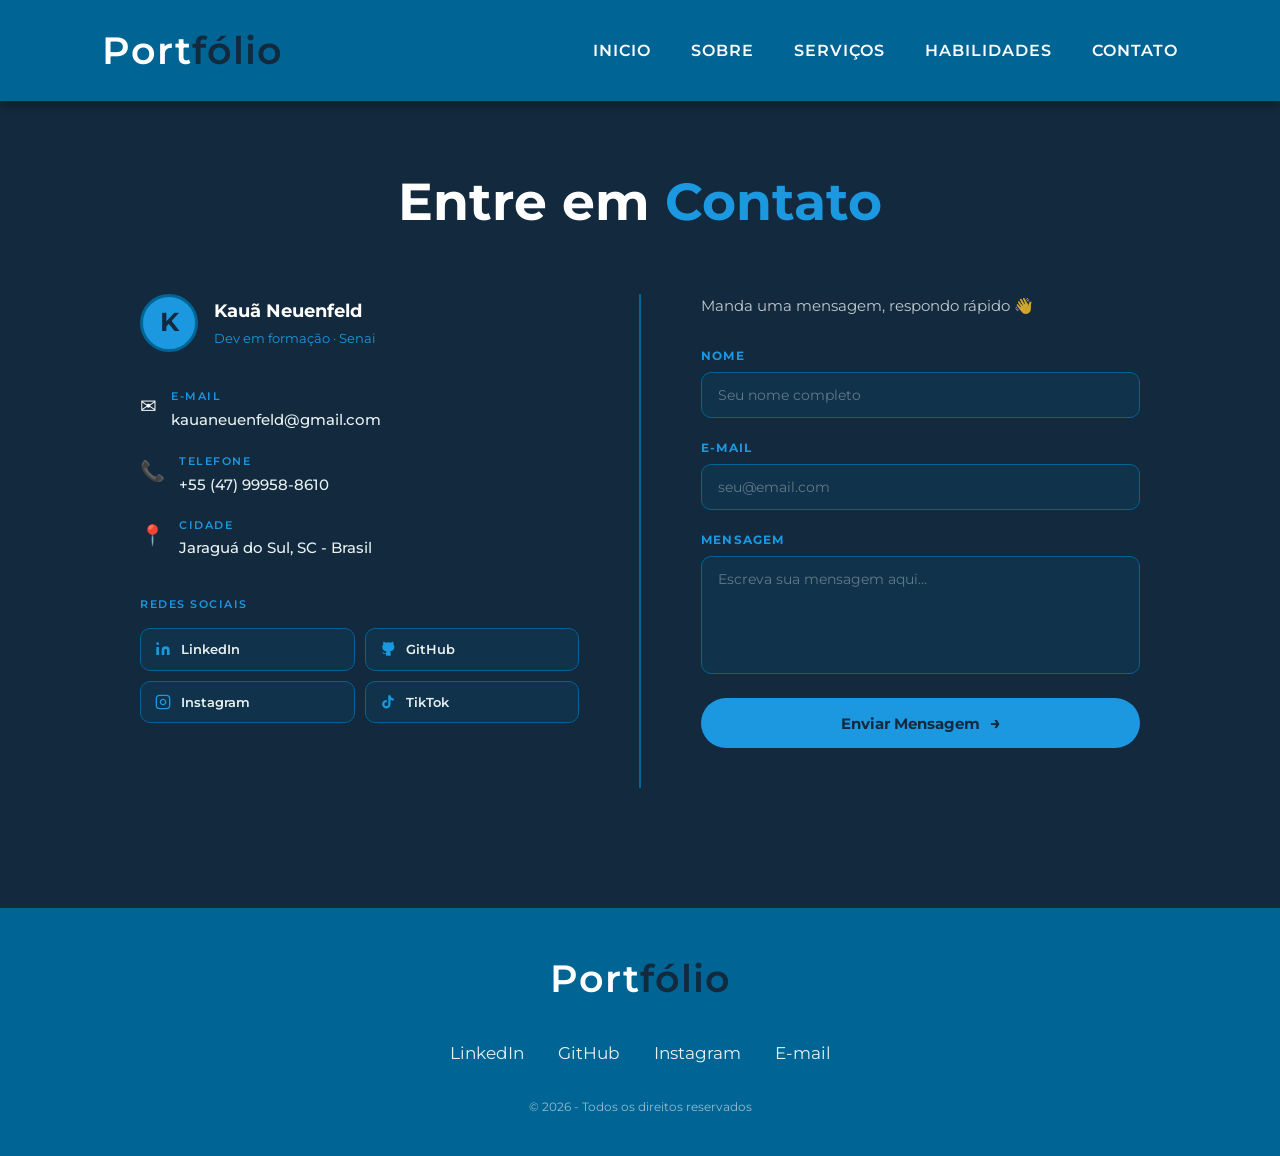
==== ContatoIndex.html @ eb83b1b0 "MeuPortfolio" ====
<!doctype html>
<html lang="en">
  <head>
    <meta charset="UTF-8" />
    <meta name="viewport" content="width=device-width, initial-scale=1.0" />
    <title>Kauã | Portfólio</title>
    <link rel="stylesheet" href="css/StyleContato.css" />
    <link rel="stylesheet" href="css/responsivo.css" />
    <link rel="preconnect" href="https://fonts.googleapis.com" />
    <link rel="preconnect" href="https://fonts.gstatic.com" crossorigin />
    <link
      href="https://fonts.googleapis.com/css2?family=Montserrat:ital,wght@0,100..900;1,100..900&display=swap"
      rel="stylesheet"
    />
  </head>
  <body>
    <header>
      <div class="logotipo">Port<span>fólio</span></div>
      <nav>
        <ul>
          <li><a href="PortfolioIndex.html">Inicio</a></li>
          <li><a href="SobreIndex.html">Sobre</a></li>
          <li><a href="ServicoIndex.html">Serviços</a></li>
          <li><a href="HabilidadesIndex.html">Habilidades</a></li>
          <li><a href="ContatoIndex.html">Contato</a></li>
        </ul>
      </nav>
    </header>

    <main class="secao-contato">
      <h1 class="titulo-contato">Entre em <span>Contato</span></h1>

      <div class="contato-wrapper">
        <div class="contato-info">
          <div class="perfil-bloco">
            <div class="perfil-avatar">K</div>
            <div>
              <p class="perfil-nome">Kauã Neuenfeld</p>
              <p class="perfil-cargo">Dev em formação · Senai</p>
            </div>
          </div>

          <div class="info-lista">
            <div class="info-item">
              <span class="info-icone">✉</span>
              <div>
                <p class="info-label">E-mail</p>
                <a href="mailto:kauaneuenfeld@gmail.com" class="info-valor"
                  >kauaneuenfeld@gmail.com</a
                >
              </div>
            </div>
            <div class="info-item">
              <span class="info-icone">📞</span>
              <div>
                <p class="info-label">Telefone</p>
                <p class="info-valor">+55 (47) 99958-8610</p>
              </div>
            </div>
            <div class="info-item">
              <span class="info-icone">📍</span>
              <div>
                <p class="info-label">Cidade</p>
                <p class="info-valor">Jaraguá do Sul, SC - Brasil</p>
              </div>
            </div>
          </div>

          <div class="redes-bloco">
            <p class="redes-titulo">Redes Sociais</p>
            <div class="redes-grid">
              <a
                href="https://www.linkedin.com/in/kaua-miguel-neuenfeld-5646b4405/"
                target="_blank"
                class="rede-card"
              >
                <svg viewBox="0 0 24 24" fill="currentColor">
                  <path
                    d="M16 8a6 6 0 0 1 6 6v7h-4v-7a2 2 0 0 0-2-2 2 2 0 0 0-2 2v7h-4v-7a6 6 0 0 1 6-6z"
                  />
                  <rect x="2" y="9" width="4" height="12" />
                  <circle cx="4" cy="4" r="2" />
                </svg>
                <span>LinkedIn</span>
              </a>
              <a
                href="https://github.com/kauaneuenfeld"
                target="_blank"
                class="rede-card"
              >
                <svg viewBox="0 0 24 24" fill="currentColor">
                  <path
                    d="M9 19c-5 1.5-5-2.5-7-3m14 6v-3.87a3.37 3.37 0 0 0-.94-2.61c3.14-.35 6.44-1.54 6.44-7A5.44 5.44 0 0 0 20 4.77 5.07 5.07 0 0 0 19.91 1S18.73.65 16 2.48a13.38 13.38 0 0 0-7 0C6.27.65 5.09 1 5.09 1A5.07 5.07 0 0 0 5 4.77a5.44 5.44 0 0 0-1.5 3.78c0 5.42 3.3 6.61 6.44 7A3.37 3.37 0 0 0 9 18.13V22"
                  />
                </svg>
                <span>GitHub</span>
              </a>
              <a
                href="https://www.instagram.com/kauaneuenfeld/"
                target="_blank"
                class="rede-card"
              >
                <svg
                  viewBox="0 0 24 24"
                  fill="none"
                  stroke="currentColor"
                  stroke-width="2"
                >
                  <rect x="2" y="2" width="20" height="20" rx="5" ry="5" />
                  <path d="M16 11.37A4 4 0 1 1 12.63 8 4 4 0 0 1 16 11.37z" />
                  <line x1="17.5" y1="6.5" x2="17.51" y2="6.5" />
                </svg>
                <span>Instagram</span>
              </a>
              <a
                href="https://www.tiktok.com/@cenoouraa"
                target="_blank"
                class="rede-card"
              >
                <svg viewBox="0 0 24 24" fill="currentColor">
                  <path
                    d="M19.59 6.69a4.83 4.83 0 0 1-3.77-4.25V2h-3.45v13.67a2.89 2.89 0 0 1-2.88 2.5 2.89 2.89 0 0 1-2.89-2.89 2.89 2.89 0 0 1 2.89-2.89c.28 0 .54.04.79.1V9.01a6.33 6.33 0 0 0-.79-.05 6.34 6.34 0 0 0-6.34 6.34 6.34 6.34 0 0 0 6.34 6.34 6.34 6.34 0 0 0 6.33-6.34V8.69a8.18 8.18 0 0 0 4.78 1.52V6.75a4.85 4.85 0 0 1-1.01-.06z"
                  />
                </svg>
                <span>TikTok</span>
              </a>
            </div>
          </div>
        </div>

        <div class="contato-divisor"></div>

        <div class="contato-form-bloco">
          <p class="form-subtitulo">Manda uma mensagem, respondo rápido 👋</p>
          <form
            class="formulario-contato"
            id="form-contato"
            onsubmit="enviarForm(event)"
          >
            <div class="campo-grupo">
              <label for="nome">Nome</label>
              <input
                type="text"
                id="nome"
                name="nome"
                placeholder="Seu nome completo"
                required
              />
            </div>
            <div class="campo-grupo">
              <label for="email">E-mail</label>
              <input
                type="email"
                id="email"
                name="email"
                placeholder="seu@email.com"
                required
              />
            </div>
            <div class="campo-grupo">
              <label for="mensagem">Mensagem</label>
              <textarea
                id="mensagem"
                name="mensagem"
                rows="5"
                placeholder="Escreva sua mensagem aqui..."
                required
              ></textarea>
            </div>
            <button type="submit" class="botao-enviar">
              <span class="btn-texto">Enviar Mensagem</span>
              <span class="btn-icone">→</span>
            </button>
            <p class="form-feedback" id="feedback"></p>
          </form>
        </div>
      </div>
    </main>

    <footer>
      <div class="conteudo-rodape">
        <div class="logotipo">Port<span>fólio</span></div>
        <div class="navegação-rodape">
          <a
            href="https://www.linkedin.com/in/kaua-miguel-neuenfeld-5646b4405/"
            target="_blank"
            >LinkedIn</a
          >
          <a href="https://github.com/kauaneuenfeld" target="_blank">GitHub</a>
          <a href="https://www.instagram.com/kauaneuenfeld/" target="_blank"
            >Instagram</a
          >
          <a href="mailto:kauaneuenfeld@gmail.com">E-mail</a>
        </div>
        <p class="direitos-autorais">
          &copy; 2026 - Todos os direitos reservados
        </p>
      </div>
    </footer>

    <script>
      async function enviarForm(e) {
        e.preventDefault();
        const btn = document.querySelector(".botao-enviar");
        const feedback = document.getElementById("feedback");
        const form = document.getElementById("form-contato");

        btn.disabled = true;
        btn.querySelector(".btn-texto").textContent = "Enviando...";
        feedback.textContent = "";

        const data = {
          nome: document.getElementById("nome").value,
          email: document.getElementById("email").value,
          mensagem: document.getElementById("mensagem").value,
        };

        try {
          const response = await fetch("https://formspree.io/f/mbdbdyvn", {
            method: "POST",
            headers: {
              "Content-Type": "application/json",
              Accept: "application/json",
            },
            body: JSON.stringify(data),
          });

          if (response.ok) {
            feedback.textContent =
              "✅ Mensagem enviada com sucesso! Em breve entrarei em contato.";
            feedback.style.color = "#1b98e0";
            form.reset();
          } else {
            feedback.textContent =
              "❌ Algo deu errado. Tente novamente ou entre em contato pelo e-mail.";
            feedback.style.color = "#e05c1b";
          }
        } catch (err) {
          feedback.textContent =
            "❌ Erro de conexão. Verifique sua internet e tente novamente.";
          feedback.style.color = "#e05c1b";
        }

        btn.querySelector(".btn-texto").textContent = "Enviar Mensagem";
        btn.disabled = false;
      }
    </script>
  </body>
</html>
---- css/StyleContato.css ----
* {
  font-family: "Montserrat", sans-serif;
  margin: 0;
  padding: 0;
  box-sizing: border-box;
}

body {
  background-color: #13293d;
  color: #ffffff;
  line-height: 1.6;
}

header {
  display: flex;
  justify-content: space-between;
  align-items: center;
  padding: 20px 8%;
  background-color: #006494;
  box-shadow: 0 4px 10px rgba(0, 0, 0, 0.3);
  position: sticky;
  top: 0;
  z-index: 1000;
}

.logotipo {
  font-size: 45px;
  font-weight: 600;
  color: #ffffff;
  letter-spacing: 1px;
}

.logotipo span {
  color: #13293d;
}

nav ul {
  display: flex;
  list-style: none;
}

nav ul li {
  margin-left: 40px;
}

nav ul li a {
  text-decoration: none;
  color: #ffffff;
  font-weight: 600;
  transition: 0.5s;
  text-transform: uppercase;
  letter-spacing: 1px;
}

nav ul li a:hover {
  color: #1b98e0;
}

.secao-contato {
  padding: 70px 8%;
  min-height: 80vh;
  display: flex;
  flex-direction: column;
  align-items: center;
}

.titulo-contato {
  font-size: 52px;
  font-weight: 700;
  text-align: center;
  margin-bottom: 60px;
}

.titulo-contato span {
  color: #1b98e0;
}

.contato-wrapper {
  display: flex;
  flex-direction: row;
  align-items: flex-start;
  gap: 0;
  width: 100%;
  max-width: 1000px;
}

.contato-info {
  flex: 1;
  padding-right: 60px;
  display: flex;
  flex-direction: column;
  gap: 36px;
}

.perfil-bloco {
  display: flex;
  align-items: center;
  gap: 16px;
}

.perfil-avatar {
  width: 58px;
  height: 58px;
  border-radius: 50%;
  background-color: #1b98e0;
  color: #13293d;
  font-size: 26px;
  font-weight: 700;
  display: flex;
  align-items: center;
  justify-content: center;
  flex-shrink: 0;
  border: 3px solid #006494;
}

.perfil-nome {
  font-size: 18px;
  font-weight: 700;
  color: #ffffff;
}

.perfil-cargo {
  font-size: 13px;
  color: #1b98e0;
  margin-top: 2px;
}

.info-lista {
  display: flex;
  flex-direction: column;
  gap: 20px;
}

.info-item {
  display: flex;
  align-items: flex-start;
  gap: 14px;
}

.info-icone {
  font-size: 20px;
  margin-top: 2px;
  flex-shrink: 0;
}

.info-label {
  font-size: 11px;
  text-transform: uppercase;
  letter-spacing: 1.5px;
  color: #1b98e0;
  font-weight: 600;
  margin-bottom: 2px;
}

.info-valor {
  font-size: 15px;
  color: #e8f1f2;
  text-decoration: none;
  font-weight: 500;
  transition: color 0.3s;
}

a.info-valor:hover {
  color: #1b98e0;
}

/* Redes sociais */
.redes-titulo {
  font-size: 11px;
  text-transform: uppercase;
  letter-spacing: 1.5px;
  color: #1b98e0;
  font-weight: 600;
  margin-bottom: 14px;
}

.redes-grid {
  display: grid;
  grid-template-columns: 1fr 1fr;
  gap: 10px;
}

.rede-card {
  display: flex;
  align-items: center;
  gap: 10px;
  padding: 10px 14px;
  border-radius: 10px;
  border: 1px solid #006494;
  background-color: rgba(0, 100, 148, 0.15);
  color: #e8f1f2;
  text-decoration: none;
  font-size: 13px;
  font-weight: 600;
  transition: all 0.3s;
}

.rede-card svg {
  width: 16px;
  height: 16px;
  flex-shrink: 0;
  color: #1b98e0;
}

.rede-card:hover {
  background-color: #1b98e0;
  border-color: #1b98e0;
  color: #13293d;
  transform: translateY(-2px);
}

.rede-card:hover svg {
  color: #13293d;
}

.contato-divisor {
  width: 2px;
  background-color: #006494;
  align-self: stretch;
  min-height: 400px;
  flex-shrink: 0;
}

.contato-form-bloco {
  flex: 1;
  padding-left: 60px;
}

.form-subtitulo {
  font-size: 15px;
  color: #e8f1f2;
  margin-bottom: 28px;
  opacity: 0.8;
}

.formulario-contato {
  display: flex;
  flex-direction: column;
  gap: 20px;
}

.campo-grupo {
  display: flex;
  flex-direction: column;
  gap: 7px;
}

.campo-grupo label {
  font-size: 12px;
  font-weight: 700;
  text-transform: uppercase;
  letter-spacing: 1.2px;
  color: #1b98e0;
}

.campo-grupo input,
.campo-grupo textarea {
  background-color: rgba(0, 100, 148, 0.15);
  border: 1px solid #006494;
  border-radius: 10px;
  padding: 13px 16px;
  color: #e8f1f2;
  font-family: "Montserrat", sans-serif;
  font-size: 14px;
  outline: none;
  transition:
    border-color 0.3s,
    background-color 0.3s;
  resize: none;
}

.campo-grupo input::placeholder,
.campo-grupo textarea::placeholder {
  color: #e8f1f260;
}

.campo-grupo input:focus,
.campo-grupo textarea:focus {
  border-color: #1b98e0;
  background-color: rgba(27, 152, 224, 0.08);
}

.botao-enviar {
  display: flex;
  align-items: center;
  justify-content: center;
  gap: 10px;
  padding: 14px 30px;
  border-radius: 50px;
  background-color: #1b98e0;
  color: #13293d;
  font-family: "Montserrat", sans-serif;
  font-weight: 700;
  font-size: 15px;
  border: none;
  cursor: pointer;
  transition: all 0.3s;
  margin-top: 4px;
}

.botao-enviar:hover {
  background-color: #e8f1f2;
  transform: translateY(-2px);
  box-shadow: 0 8px 20px rgba(27, 152, 224, 0.3);
}

.botao-enviar:disabled {
  opacity: 0.6;
  cursor: not-allowed;
  transform: none;
}

.btn-icone {
  font-size: 18px;
  transition: transform 0.3s;
}

.botao-enviar:hover .btn-icone {
  transform: translateX(4px);
}

.form-feedback {
  font-size: 13px;
  font-weight: 600;
  min-height: 20px;
}

footer {
  background-color: #006494;
  padding: 40px 8%;
  text-align: center;
  margin-top: 50px;
}

.conteudo-rodape {
  display: flex;
  flex-direction: column;
  align-items: center;
  gap: 15px;
}

.navegação-rodape {
  margin: 15px 0;
}

.navegação-rodape a {
  color: #e8f1f2;
  text-decoration: none;
  margin: 0 15px;
  font-size: 17px;
  transition: 0.5s;
}

.navegação-rodape a:hover {
  color: #1b98e0;
}

.direitos-autorais {
  color: #e8f1f2a1;
  font-size: 12px;
}
---- css/responsivo.css ----
img {
  max-width: 100%;
  height: auto;
  display: block;
}

h1 {
  font-size: clamp(30px, 3.5vw + 1rem, 60px);
  line-height: 1.2;
}

h2 {
  font-size: clamp(22px, 2.5vw + 0.8rem, 38px);
}

p {
  font-size: clamp(15px, 0.8vw + 0.7rem, 20px);
  line-height: 1.6;
}

/* Logotipo fluido */
.logotipo {
  font-size: clamp(26px, 3vw, 45px);
}

.secao-principal {
  gap: clamp(40px, 6vw, 100px);
  padding: clamp(50px, 8vh, 100px) 8%;
  min-height: 80vh;
}

.area-imagem {
  width: clamp(280px, 28vw, 380px);
  height: clamp(280px, 28vw, 380px);
  flex-grow: 0;
}

.moldura-circular {
  width: 100%;
  height: 100%;
}

.moldura-circular img {
  width: 100%;
  height: 100%;
  object-fit: cover;
  object-position: center top;
}

.texto-apresentação {
  flex: 1;
  min-width: 0;
}

@media (max-width: 992px) {
  header {
    flex-direction: column;
    gap: 14px;
    padding: 18px 5%;
    text-align: center;
  }

  nav ul {
    flex-wrap: wrap;
    justify-content: center;
    gap: 10px 18px;
  }

  nav ul li {
    margin-left: 0;
  }

  .secao-principal {
    flex-direction: column-reverse;
    text-align: center;
    padding: 50px 6%;
    gap: 30px;
  }

  .texto-apresentação {
    max-width: 100%;
  }

  .area-imagem {
    width: clamp(220px, 42vw, 300px);
    height: clamp(220px, 42vw, 300px);
    margin: 0 auto;
  }

  .grupo-botoes {
    justify-content: center;
    flex-wrap: wrap;
    padding: 0;
    gap: 15px;
  }

  .navegação-rodape {
    display: flex;
    flex-wrap: wrap;
    justify-content: center;
    gap: 10px;
  }

  .navegação-rodape a {
    margin: 0;
  }
}

@media (max-width: 600px) {
  header {
    padding: 15px 5%;
    gap: 12px;
  }

  nav ul {
    gap: 8px 14px;
  }

  nav ul li a {
    font-size: 13px;
    letter-spacing: 0.5px;
  }

  .secao-principal {
    padding: 35px 5%;
    gap: 25px;
  }

  .area-imagem {
    width: clamp(170px, 58vw, 240px);
    height: clamp(170px, 58vw, 240px);
  }

  .grupo-botoes {
    flex-direction: column;
    align-items: center;
    gap: 12px;
  }

  .botao {
    width: 100%;
    max-width: 260px;
    text-align: center;
  }

  footer {
    padding: 30px 5%;
    margin-top: 30px;
  }

  .navegação-rodape a {
    font-size: 14px;
  }
}

@media (max-width: 380px) {
  nav ul li a {
    font-size: 12px;
  }

  .area-imagem {
    width: 155px;
    height: 155px;
  }

  h1 {
    font-size: 28px;
  }
}
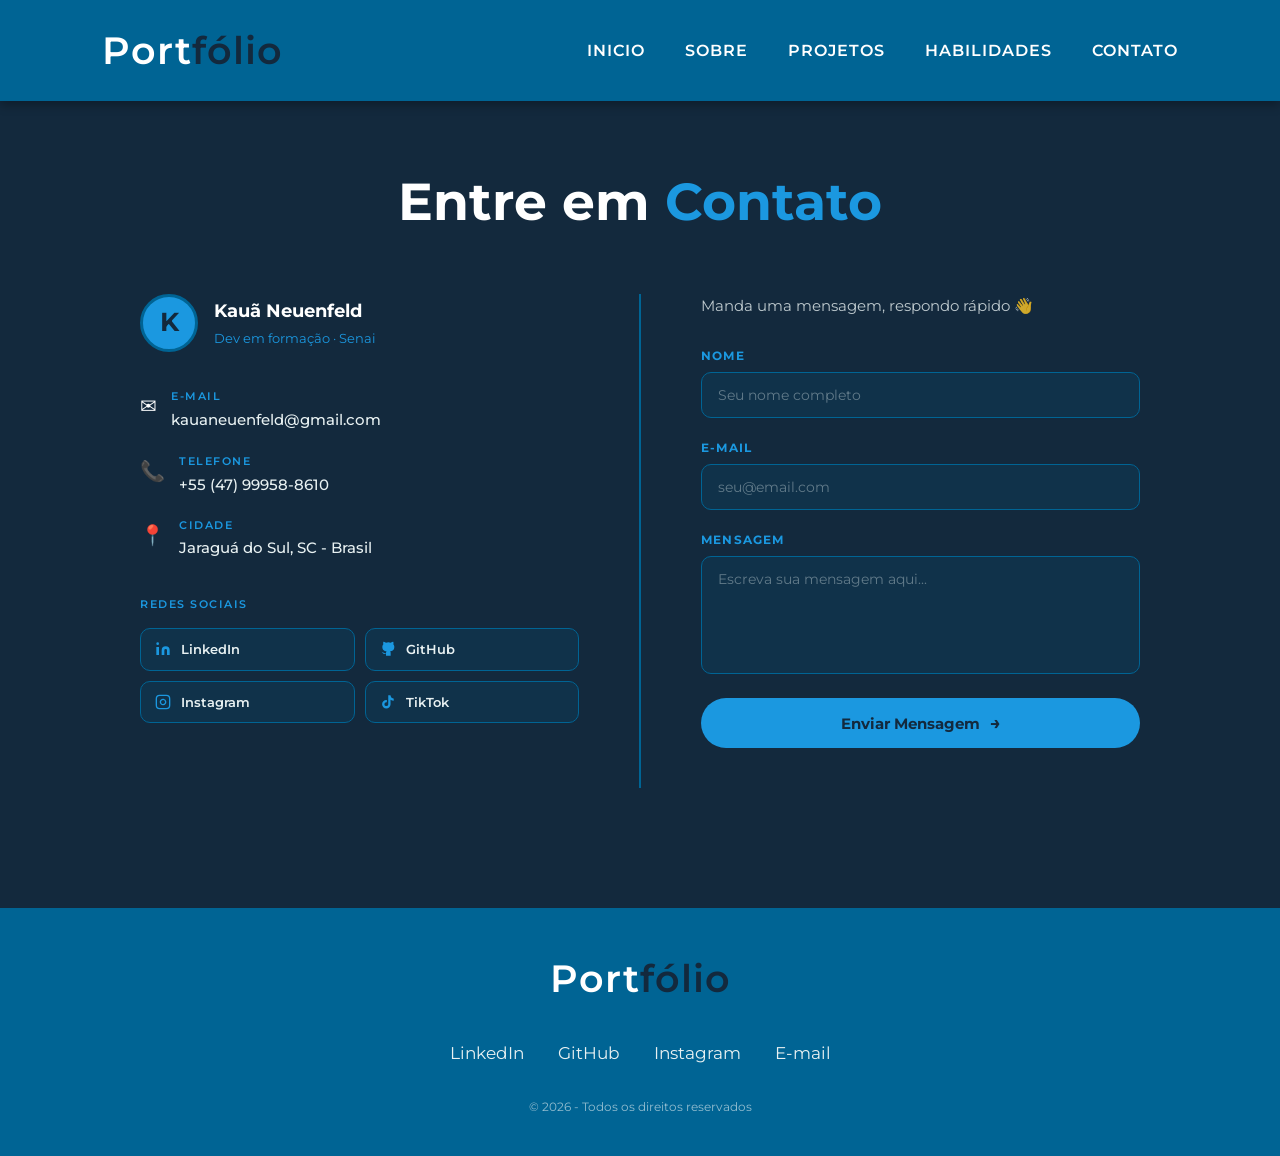
==== commit 2672c05d: "ok" ====
--- a/ContatoIndex.html
+++ b/ContatoIndex.html
@@ -18,9 +18,9 @@
       <div class="logotipo">Port<span>fólio</span></div>
       <nav>
         <ul>
-          <li><a href="PortfolioIndex.html">Inicio</a></li>
+          <li><a href="/PorfolioKauaNeuenfeld/index.html">Inicio</a></li>
           <li><a href="SobreIndex.html">Sobre</a></li>
-          <li><a href="ServicoIndex.html">Serviços</a></li>
+          <li><a href="ServicoIndex.html">Projetos</a></li>
           <li><a href="HabilidadesIndex.html">Habilidades</a></li>
           <li><a href="ContatoIndex.html">Contato</a></li>
         </ul>
--- a/css/responsivo.css
+++ b/css/responsivo.css
@@ -23,6 +23,7 @@
   font-size: clamp(26px, 3vw, 45px);
 }
 
+/* INDEX - secao-principal */
 .secao-principal {
   gap: clamp(40px, 6vw, 100px);
   padding: clamp(50px, 8vh, 100px) 8%;
@@ -52,6 +53,10 @@
   min-width: 0;
 }
 
+.secao-principal:has(.grade-servicos) {
+  padding: clamp(40px, 6vh, 70px) 8%;
+}
+
 @media (max-width: 992px) {
   header {
     flex-direction: column;
@@ -104,6 +109,60 @@
   .navegação-rodape a {
     margin: 0;
   }
+
+  .grade-servicos {
+    flex-wrap: wrap;
+    justify-content: center;
+    gap: 40px;
+  }
+
+  .card-servico {
+    flex: 0 0 calc(50% - 20px);
+    max-width: 280px;
+  }
+
+  .grade-habilidades {
+    flex-direction: column;
+    align-items: center;
+    gap: 40px;
+  }
+
+  .coluna-habilidades {
+    width: 100%;
+    padding: 0 20px;
+  }
+
+  .divisor {
+    width: 80%;
+    height: 2px;
+    min-height: unset;
+    align-self: center;
+  }
+
+  .contato-wrapper {
+    flex-direction: column;
+    align-items: center;
+    gap: 40px;
+  }
+
+  .contato-info {
+    padding-right: 0;
+    width: 100%;
+    max-width: 500px;
+  }
+
+  .contato-divisor {
+    width: 80%;
+    height: 2px;
+    min-height: unset;
+    align-self: center;
+  }
+
+  .contato-form-bloco {
+    padding-left: 0;
+    width: 100%;
+    max-width: 500px;
+  }
 }
 
 @media (max-width: 600px) {
@@ -151,6 +210,54 @@
   .navegação-rodape a {
     font-size: 14px;
   }
+
+  .card-servico {
+    flex: 0 0 100%;
+    max-width: 300px;
+  }
+
+  .card-imagem {
+    width: 180px;
+    height: 180px;
+  }
+
+  .titulo-servicos {
+    font-size: clamp(32px, 8vw, 52px);
+  }
+
+  .secao-Principal {
+    padding: 40px 5%;
+  }
+
+  .titulo-habilidades {
+    font-size: clamp(32px, 8vw, 52px);
+    margin-bottom: 40px;
+  }
+
+  .coluna-habilidades {
+    padding: 0 10px;
+  }
+
+  .coluna-habilidades ul li {
+    font-size: 16px;
+  }
+
+  .secao-contato {
+    padding: 40px 5%;
+  }
+
+  .titulo-contato {
+    font-size: clamp(32px, 8vw, 52px);
+    margin-bottom: 40px;
+  }
+
+  .redes-grid {
+    grid-template-columns: 1fr 1fr;
+  }
+
+  .botao-enviar {
+    width: 100%;
+  }
 }
 
 @media (max-width: 380px) {
@@ -166,4 +273,13 @@
   h1 {
     font-size: 28px;
   }
-}
+
+  .card-imagem {
+    width: 150px;
+    height: 150px;
+  }
+
+  .redes-grid {
+    grid-template-columns: 1fr;
+  }
+}
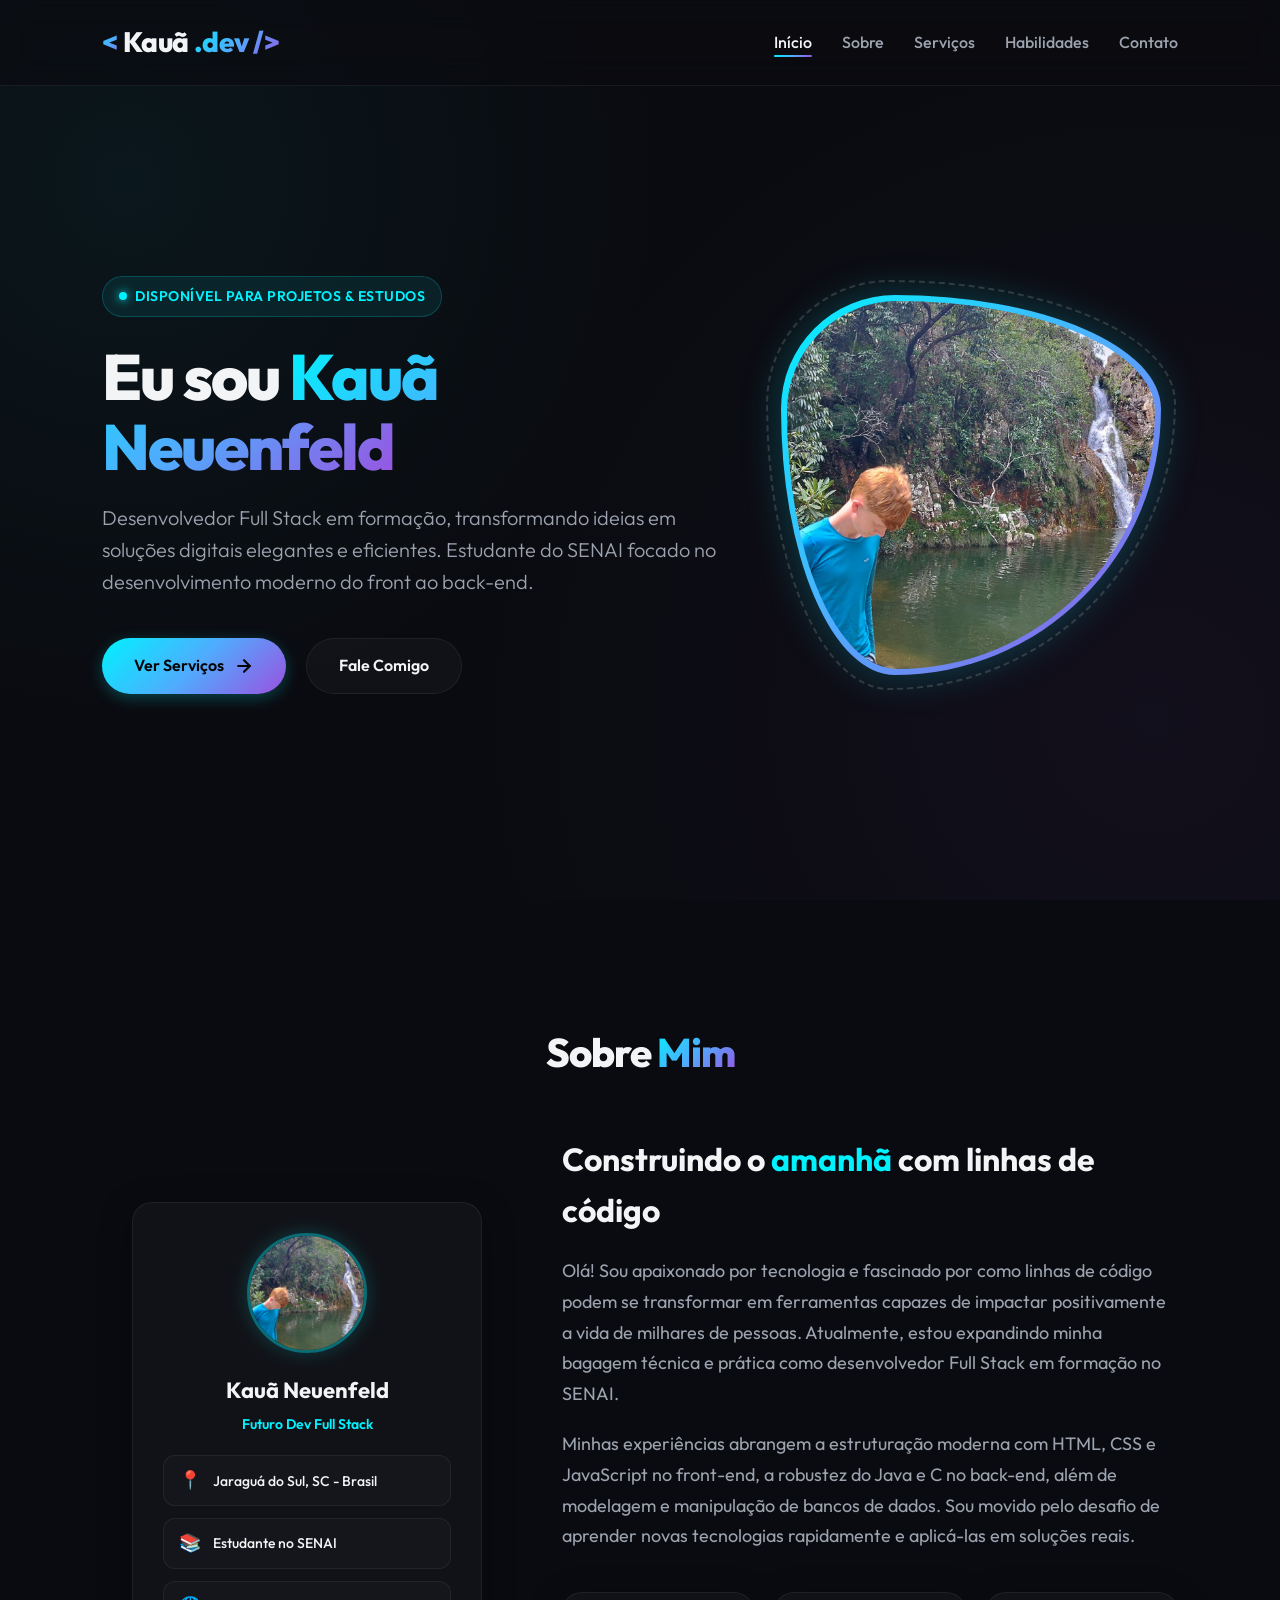
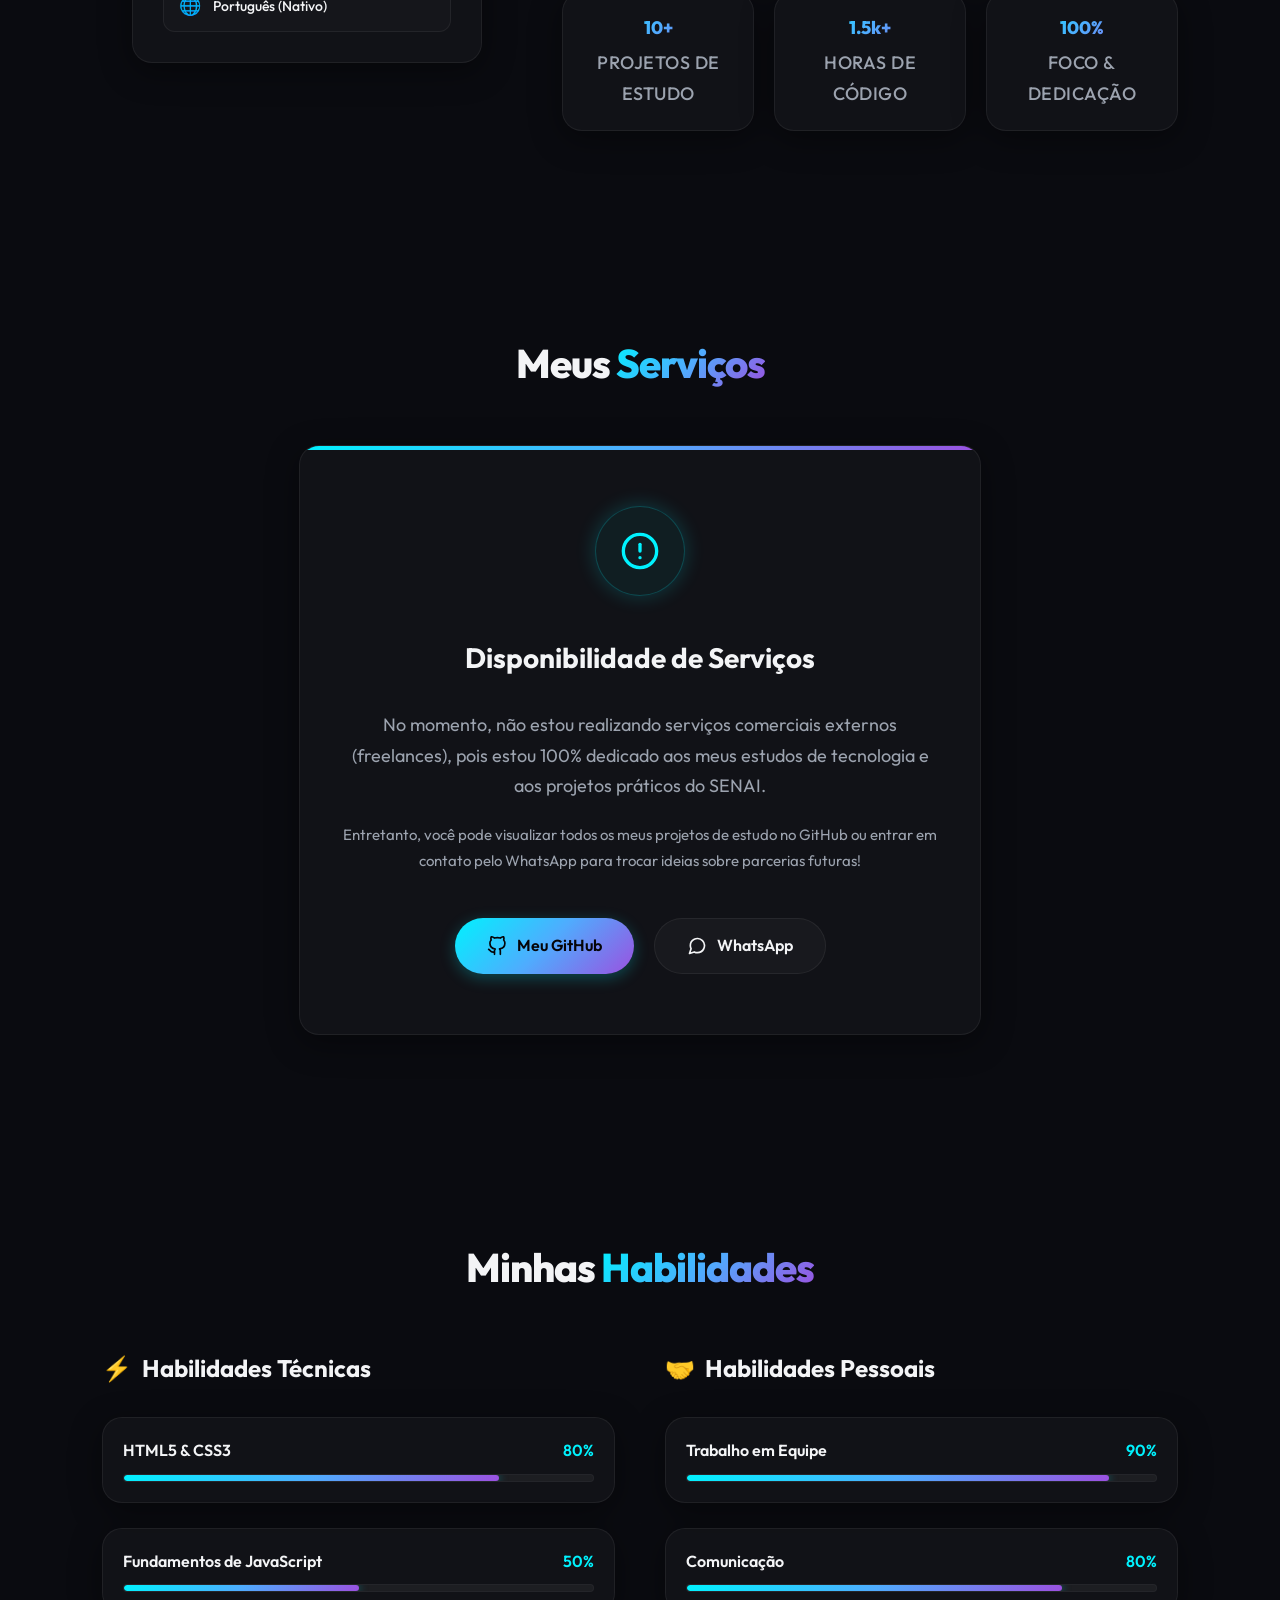
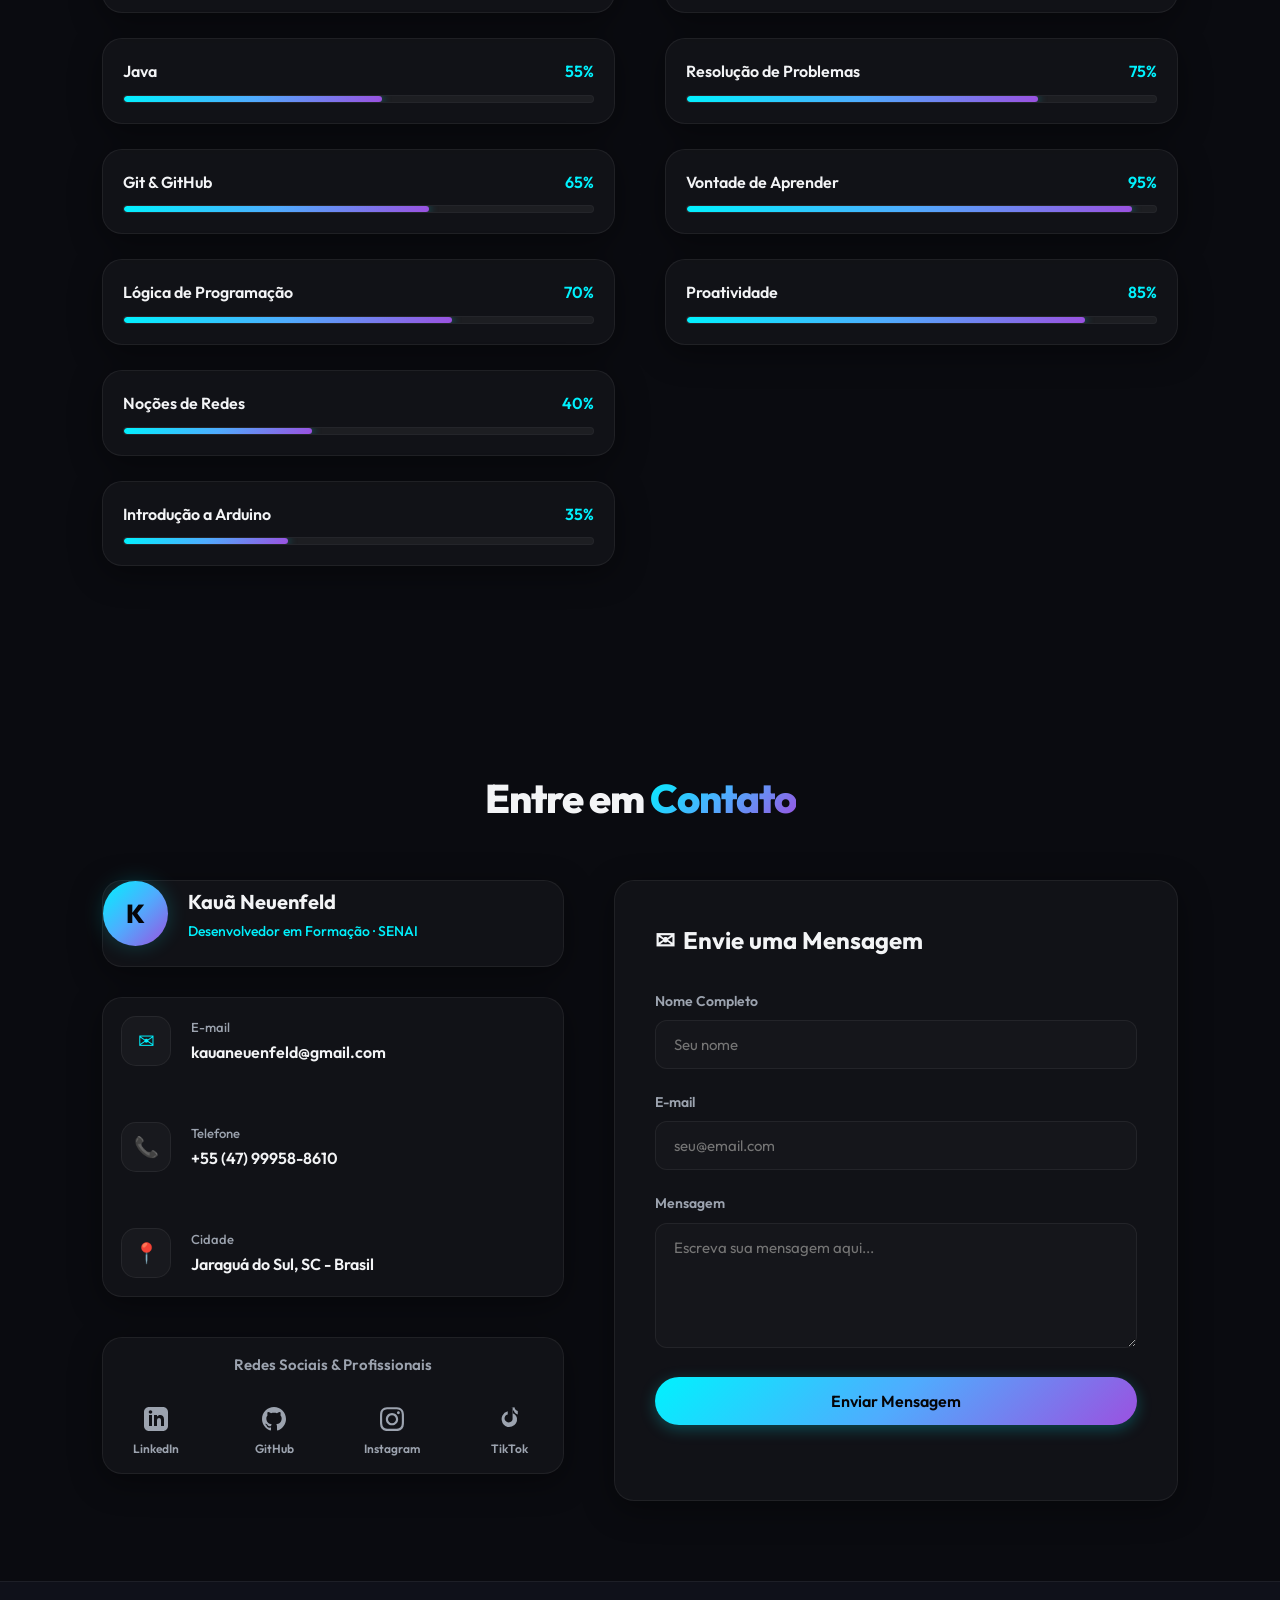
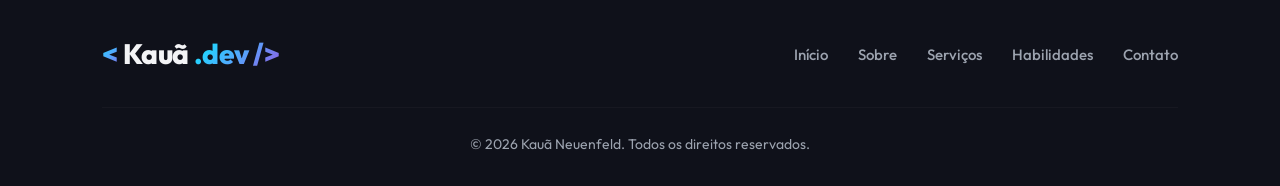
==== commit 3acac99b: "Meu portfolio" ====
--- a/ContatoIndex.html
+++ b/ContatoIndex.html
@@ -1,249 +1,14 @@
-<!doctype html>
-<html lang="en">
-  <head>
-    <meta charset="UTF-8" />
-    <meta name="viewport" content="width=device-width, initial-scale=1.0" />
-    <title>Kauã | Portfólio</title>
-    <link rel="stylesheet" href="css/StyleContato.css" />
-    <link rel="stylesheet" href="css/responsivo.css" />
-    <link rel="preconnect" href="https://fonts.googleapis.com" />
-    <link rel="preconnect" href="https://fonts.gstatic.com" crossorigin />
-    <link
-      href="https://fonts.googleapis.com/css2?family=Montserrat:ital,wght@0,100..900;1,100..900&display=swap"
-      rel="stylesheet"
-    />
-  </head>
-  <body>
-    <header>
-      <div class="logotipo">Port<span>fólio</span></div>
-      <nav>
-        <ul>
-          <li><a href="/PorfolioKauaNeuenfeld/index.html">Inicio</a></li>
-          <li><a href="SobreIndex.html">Sobre</a></li>
-          <li><a href="ServicoIndex.html">Projetos</a></li>
-          <li><a href="HabilidadesIndex.html">Habilidades</a></li>
-          <li><a href="ContatoIndex.html">Contato</a></li>
-        </ul>
-      </nav>
-    </header>
-
-    <main class="secao-contato">
-      <h1 class="titulo-contato">Entre em <span>Contato</span></h1>
-
-      <div class="contato-wrapper">
-        <div class="contato-info">
-          <div class="perfil-bloco">
-            <div class="perfil-avatar">K</div>
-            <div>
-              <p class="perfil-nome">Kauã Neuenfeld</p>
-              <p class="perfil-cargo">Dev em formação · Senai</p>
-            </div>
-          </div>
-
-          <div class="info-lista">
-            <div class="info-item">
-              <span class="info-icone">✉</span>
-              <div>
-                <p class="info-label">E-mail</p>
-                <a href="mailto:kauaneuenfeld@gmail.com" class="info-valor"
-                  >kauaneuenfeld@gmail.com</a
-                >
-              </div>
-            </div>
-            <div class="info-item">
-              <span class="info-icone">📞</span>
-              <div>
-                <p class="info-label">Telefone</p>
-                <p class="info-valor">+55 (47) 99958-8610</p>
-              </div>
-            </div>
-            <div class="info-item">
-              <span class="info-icone">📍</span>
-              <div>
-                <p class="info-label">Cidade</p>
-                <p class="info-valor">Jaraguá do Sul, SC - Brasil</p>
-              </div>
-            </div>
-          </div>
-
-          <div class="redes-bloco">
-            <p class="redes-titulo">Redes Sociais</p>
-            <div class="redes-grid">
-              <a
-                href="https://www.linkedin.com/in/kaua-miguel-neuenfeld-5646b4405/"
-                target="_blank"
-                class="rede-card"
-              >
-                <svg viewBox="0 0 24 24" fill="currentColor">
-                  <path
-                    d="M16 8a6 6 0 0 1 6 6v7h-4v-7a2 2 0 0 0-2-2 2 2 0 0 0-2 2v7h-4v-7a6 6 0 0 1 6-6z"
-                  />
-                  <rect x="2" y="9" width="4" height="12" />
-                  <circle cx="4" cy="4" r="2" />
-                </svg>
-                <span>LinkedIn</span>
-              </a>
-              <a
-                href="https://github.com/kauaneuenfeld"
-                target="_blank"
-                class="rede-card"
-              >
-                <svg viewBox="0 0 24 24" fill="currentColor">
-                  <path
-                    d="M9 19c-5 1.5-5-2.5-7-3m14 6v-3.87a3.37 3.37 0 0 0-.94-2.61c3.14-.35 6.44-1.54 6.44-7A5.44 5.44 0 0 0 20 4.77 5.07 5.07 0 0 0 19.91 1S18.73.65 16 2.48a13.38 13.38 0 0 0-7 0C6.27.65 5.09 1 5.09 1A5.07 5.07 0 0 0 5 4.77a5.44 5.44 0 0 0-1.5 3.78c0 5.42 3.3 6.61 6.44 7A3.37 3.37 0 0 0 9 18.13V22"
-                  />
-                </svg>
-                <span>GitHub</span>
-              </a>
-              <a
-                href="https://www.instagram.com/kauaneuenfeld/"
-                target="_blank"
-                class="rede-card"
-              >
-                <svg
-                  viewBox="0 0 24 24"
-                  fill="none"
-                  stroke="currentColor"
-                  stroke-width="2"
-                >
-                  <rect x="2" y="2" width="20" height="20" rx="5" ry="5" />
-                  <path d="M16 11.37A4 4 0 1 1 12.63 8 4 4 0 0 1 16 11.37z" />
-                  <line x1="17.5" y1="6.5" x2="17.51" y2="6.5" />
-                </svg>
-                <span>Instagram</span>
-              </a>
-              <a
-                href="https://www.tiktok.com/@cenoouraa"
-                target="_blank"
-                class="rede-card"
-              >
-                <svg viewBox="0 0 24 24" fill="currentColor">
-                  <path
-                    d="M19.59 6.69a4.83 4.83 0 0 1-3.77-4.25V2h-3.45v13.67a2.89 2.89 0 0 1-2.88 2.5 2.89 2.89 0 0 1-2.89-2.89 2.89 2.89 0 0 1 2.89-2.89c.28 0 .54.04.79.1V9.01a6.33 6.33 0 0 0-.79-.05 6.34 6.34 0 0 0-6.34 6.34 6.34 6.34 0 0 0 6.34 6.34 6.34 6.34 0 0 0 6.33-6.34V8.69a8.18 8.18 0 0 0 4.78 1.52V6.75a4.85 4.85 0 0 1-1.01-.06z"
-                  />
-                </svg>
-                <span>TikTok</span>
-              </a>
-            </div>
-          </div>
-        </div>
-
-        <div class="contato-divisor"></div>
-
-        <div class="contato-form-bloco">
-          <p class="form-subtitulo">Manda uma mensagem, respondo rápido 👋</p>
-          <form
-            class="formulario-contato"
-            id="form-contato"
-            onsubmit="enviarForm(event)"
-          >
-            <div class="campo-grupo">
-              <label for="nome">Nome</label>
-              <input
-                type="text"
-                id="nome"
-                name="nome"
-                placeholder="Seu nome completo"
-                required
-              />
-            </div>
-            <div class="campo-grupo">
-              <label for="email">E-mail</label>
-              <input
-                type="email"
-                id="email"
-                name="email"
-                placeholder="seu@email.com"
-                required
-              />
-            </div>
-            <div class="campo-grupo">
-              <label for="mensagem">Mensagem</label>
-              <textarea
-                id="mensagem"
-                name="mensagem"
-                rows="5"
-                placeholder="Escreva sua mensagem aqui..."
-                required
-              ></textarea>
-            </div>
-            <button type="submit" class="botao-enviar">
-              <span class="btn-texto">Enviar Mensagem</span>
-              <span class="btn-icone">→</span>
-            </button>
-            <p class="form-feedback" id="feedback"></p>
-          </form>
-        </div>
-      </div>
-    </main>
-
-    <footer>
-      <div class="conteudo-rodape">
-        <div class="logotipo">Port<span>fólio</span></div>
-        <div class="navegação-rodape">
-          <a
-            href="https://www.linkedin.com/in/kaua-miguel-neuenfeld-5646b4405/"
-            target="_blank"
-            >LinkedIn</a
-          >
-          <a href="https://github.com/kauaneuenfeld" target="_blank">GitHub</a>
-          <a href="https://www.instagram.com/kauaneuenfeld/" target="_blank"
-            >Instagram</a
-          >
-          <a href="mailto:kauaneuenfeld@gmail.com">E-mail</a>
-        </div>
-        <p class="direitos-autorais">
-          &copy; 2026 - Todos os direitos reservados
-        </p>
-      </div>
-    </footer>
-
+<!DOCTYPE html>
+<html lang="pt-BR">
+<head>
+    <meta charset="UTF-8">
+    <meta http-equiv="refresh" content="0; URL='./index.html#contato'" />
+    <title>Redirecionando...</title>
     <script>
-      async function enviarForm(e) {
-        e.preventDefault();
-        const btn = document.querySelector(".botao-enviar");
-        const feedback = document.getElementById("feedback");
-        const form = document.getElementById("form-contato");
-
-        btn.disabled = true;
-        btn.querySelector(".btn-texto").textContent = "Enviando...";
-        feedback.textContent = "";
-
-        const data = {
-          nome: document.getElementById("nome").value,
-          email: document.getElementById("email").value,
-          mensagem: document.getElementById("mensagem").value,
-        };
-
-        try {
-          const response = await fetch("https://formspree.io/f/mbdbdyvn", {
-            method: "POST",
-            headers: {
-              "Content-Type": "application/json",
-              Accept: "application/json",
-            },
-            body: JSON.stringify(data),
-          });
-
-          if (response.ok) {
-            feedback.textContent =
-              "✅ Mensagem enviada com sucesso! Em breve entrarei em contato.";
-            feedback.style.color = "#1b98e0";
-            form.reset();
-          } else {
-            feedback.textContent =
-              "❌ Algo deu errado. Tente novamente ou entre em contato pelo e-mail.";
-            feedback.style.color = "#e05c1b";
-          }
-        } catch (err) {
-          feedback.textContent =
-            "❌ Erro de conexão. Verifique sua internet e tente novamente.";
-          feedback.style.color = "#e05c1b";
-        }
-
-        btn.querySelector(".btn-texto").textContent = "Enviar Mensagem";
-        btn.disabled = false;
-      }
+        window.location.href = "./index.html#contato";
     </script>
-  </body>
+</head>
+<body>
+    <p>Redirecionando para a seção de Contato... Caso não seja redirecionado automaticamente, <a href="./index.html#contato">clique aqui</a>.</p>
+</body>
 </html>
